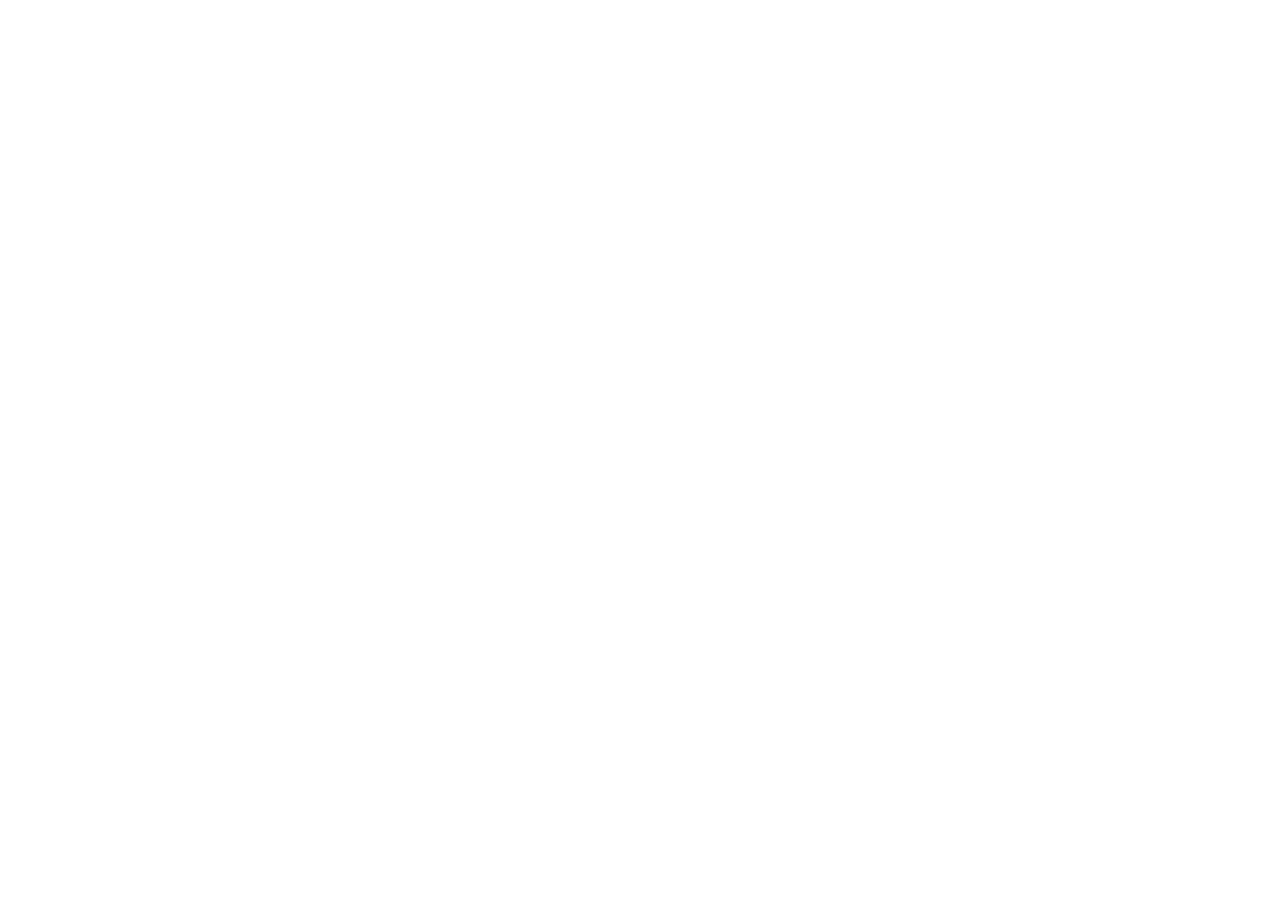
==== index.html @ aea6e6cf "add files" ====
<!DOCTYPE html>
<html lang="en-US">

  <head>
    <!-- Required meta tags -->
    <meta charset="utf-8">
    <meta name="viewport" content="width=device-width, initial-scale=1, shrink-to-fit=no">
    
    <!-- Bootstrap 4.3.1 CSS stylesheet -->
    <link rel="stylesheet" href="https://stackpath.bootstrapcdn.com/bootstrap/4.3.1/css/bootstrap.min.css" integrity="sha384-ggOyR0iXCbMQv3Xipma34MD+dH/1fQ784/j6cY/iJTQUOhcWr7x9JvoRxT2MZw1T" crossorigin="anonymous">

    <link rel="stylesheet" href="style.css">

    <!-- Insert Title here -->
    <title>WeatherPy</title>
  </head>

  <body>





    <!-- Optional JavaScript -->
    <!-- jQuery first, then Popper.js, then Bootstrap JS -->
    <script src="https://code.jquery.com/jquery-3.3.1.slim.min.js" integrity="sha384-q8i/X+965DzO0rT7abK41JStQIAqVgRVzpbzo5smXKp4YfRvH+8abtTE1Pi6jizo" crossorigin="anonymous"></script>
    <script src="https://cdnjs.cloudflare.com/ajax/libs/popper.js/1.14.7/umd/popper.min.js" integrity="sha384-UO2eT0CpHqdSJQ6hJty5KVphtPhzWj9WO1clHTMGa3JDZwrnQq4sF86dIHNDz0W1" crossorigin="anonymous"></script>
    <script src="https://stackpath.bootstrapcdn.com/bootstrap/4.3.1/js/bootstrap.min.js" integrity="sha384-JjSmVgyd0p3pXB1rRibZUAYoIIy6OrQ6VrjIEaFf/nJGzIxFDsf4x0xIM+B07jRM" crossorigin="anonymous"></script>
  </body>
</html>
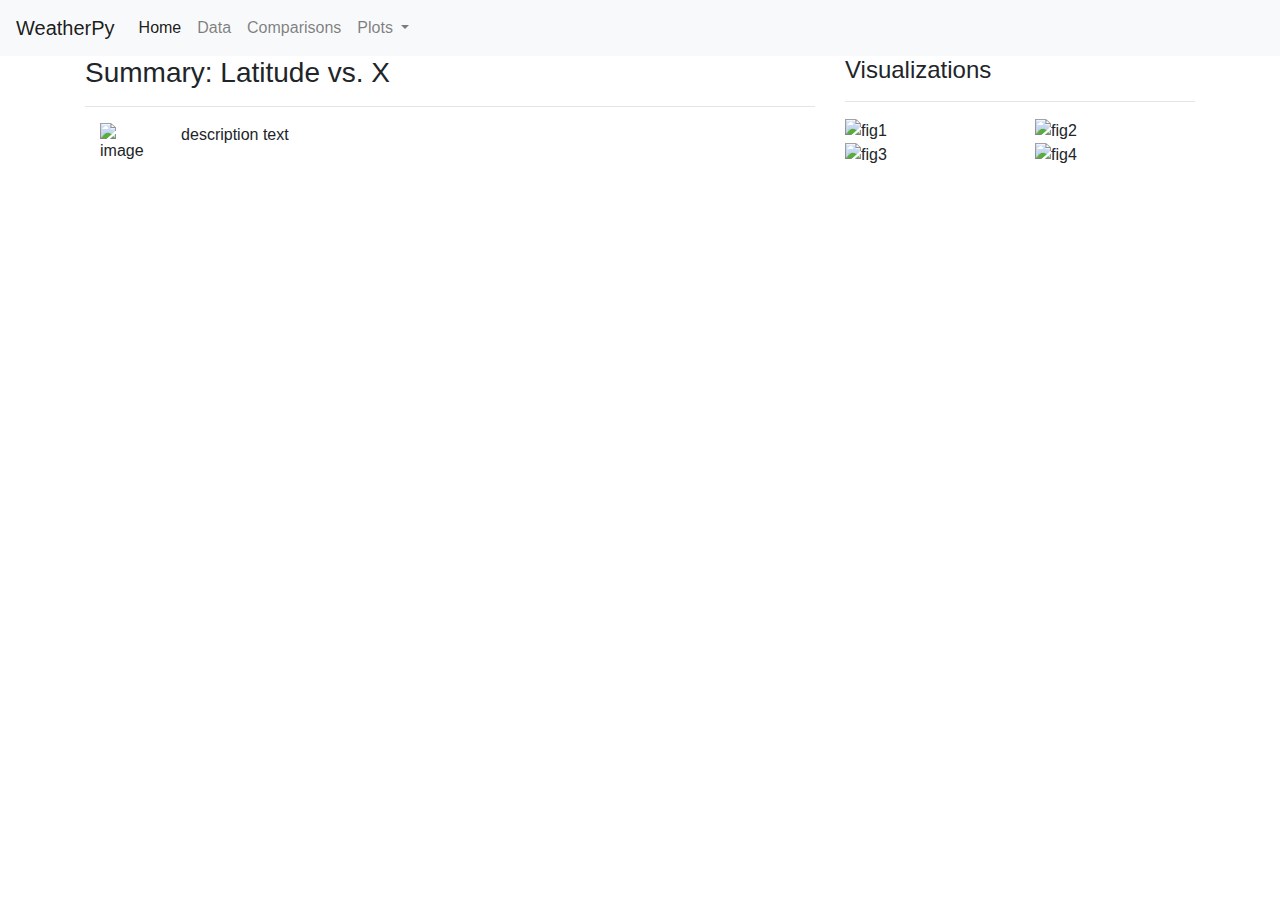
==== commit 29bbe4b6: "update files" ====
--- a/index.html
+++ b/index.html
@@ -16,6 +16,100 @@
   </head>
 
   <body>
+    <!-- Insert Navbar -->
+    <nav class="navbar navbar-expand-lg navbar-light bg-light">
+      <!-- add navbar content here -->
+        <a class="navbar-brand" href="#">WeatherPy</a>
+        <button class="navbar-toggler" type="button" data-toggle="collapse" data-target="#navbarNavDropdown" aria-controls="navbarNavDropdown" aria-expanded="false" aria-label="Toggle navigation">
+          <span class="navbar-toggler-icon"></span>
+        </button>
+        <div class="collapse navbar-collapse" id="navbarNavDropdown">
+          <!-- Links -->
+          <ul class="navbar-nav">
+            <li class="nav-item active">
+              <a class="nav-link" href="#">Home <span class="sr-only">(current)</span></a>
+            </li>
+            <li class="nav-item">
+              <a class="nav-link" href="#">Data</a>
+            </li>
+            <li class="nav-item">
+              <a class="nav-link" href="#">Comparisons</a>
+            </li>
+            <li class="nav-item dropdown">
+              <a class="nav-link dropdown-toggle" href="#" id="navbarDropdownMenuLink" role="button" data-toggle="dropdown" aria-haspopup="true" aria-expanded="false">Plots
+              </a>
+              <div class="dropdown-menu" aria-labelledby="navbarDropdownMenuLink">
+                <a class="dropdown-item" href="#">Max Temperature</a>
+                <a class="dropdown-item" href="#">Humidity</a>
+                <a class="dropdown-item" href="#">Cloudiness</a>
+                <a class="dropdown-item" href="#">Wind Speed</a>
+              </div>
+            </li>
+          </ul>
+        </div>
+    </nav>
+
+    <!-- Insert Containers to place plots -->
+  <div class="container">
+    <div class="row">
+      <div class="col-md-8">
+        <h3>Summary: Latitude vs. X</h3>
+        <!-- insert horizontal line -->
+        <hr>
+
+        <div class="col-md-4">
+          <div class="row">
+            <div class="col-md-4">
+              <!-- insert pic -->
+              <img src="" alt="image">
+            </div>
+
+            <div class="col-md-8">
+              <!-- insert text -->
+              <p>description text</p>            
+            </div>
+          </div>
+        </div>
+      </div>
+
+        <!-- Visualization part -->
+        <div class="col-md-4">
+          <h4>Visualizations</h4>
+          <!-- insert horizontal line -->
+          <hr>
+
+          <!-- insert 2x2 small pics -->
+          <div class="row">
+            <div class="col-md-6">
+              <!-- insert pic 1R-1/2 -->
+              <img src="" alt="fig1">
+            </div>
+
+            <div class="col-md-6">
+              <!-- insert pic 1R-2/2 -->
+              <img src="" alt="fig2">
+            </div>
+          </div>  <!--close row-->
+
+          <div class="row">
+            <div class="col-md-6">
+              <!-- insert pic 2R-1/2 -->
+              <img src="" alt="fig3">
+            </div>
+
+            <div class="col-md-6">
+              <!-- insert pic 2R-2/2 -->
+              <img src="" alt="fig4">
+            </div>
+          </div>  <!--close row-->
+
+        </div>
+      </div>
+    </div>
+
+
+
+
 
 
 
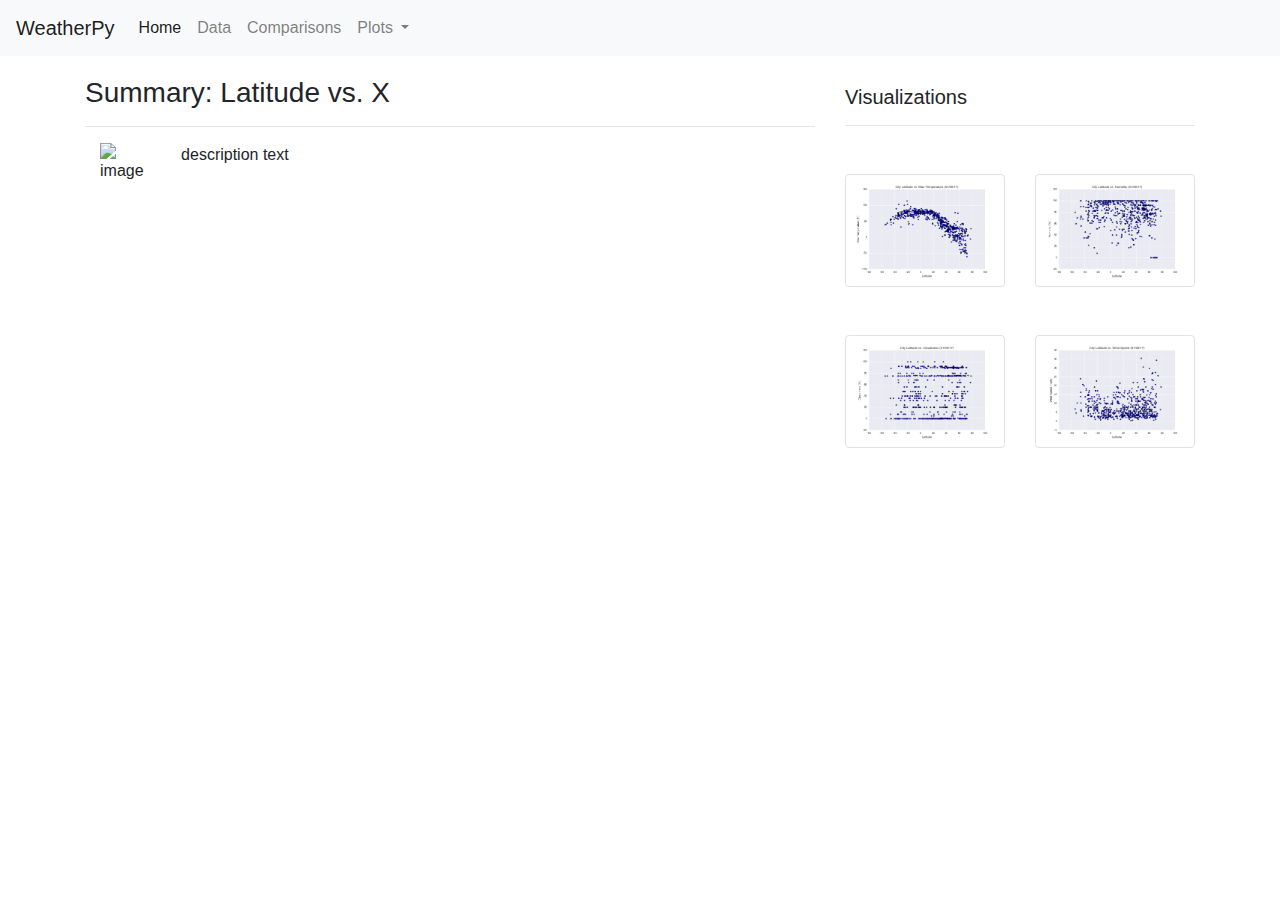
==== commit aed90fbc: "update file" ====
--- a/index.html
+++ b/index.html
@@ -19,7 +19,7 @@
     <!-- Insert Navbar -->
     <nav class="navbar navbar-expand-lg navbar-light bg-light">
       <!-- add navbar content here -->
-        <a class="navbar-brand" href="#">WeatherPy</a>
+        <a class="navbar-brand" href="index.html">WeatherPy</a>
         <button class="navbar-toggler" type="button" data-toggle="collapse" data-target="#navbarNavDropdown" aria-controls="navbarNavDropdown" aria-expanded="false" aria-label="Toggle navigation">
           <span class="navbar-toggler-icon"></span>
         </button>
@@ -27,22 +27,22 @@
           <!-- Links -->
           <ul class="navbar-nav">
             <li class="nav-item active">
-              <a class="nav-link" href="#">Home <span class="sr-only">(current)</span></a>
+              <a class="nav-link" href="index.html">Home <span class="sr-only">(current)</span></a>
             </li>
             <li class="nav-item">
-              <a class="nav-link" href="#">Data</a>
+              <a class="nav-link" href="data.html">Data</a>
             </li>
             <li class="nav-item">
-              <a class="nav-link" href="#">Comparisons</a>
+              <a class="nav-link" href="comparison.html">Comparisons</a>
             </li>
             <li class="nav-item dropdown">
               <a class="nav-link dropdown-toggle" href="#" id="navbarDropdownMenuLink" role="button" data-toggle="dropdown" aria-haspopup="true" aria-expanded="false">Plots
               </a>
               <div class="dropdown-menu" aria-labelledby="navbarDropdownMenuLink">
-                <a class="dropdown-item" href="#">Max Temperature</a>
-                <a class="dropdown-item" href="#">Humidity</a>
-                <a class="dropdown-item" href="#">Cloudiness</a>
-                <a class="dropdown-item" href="#">Wind Speed</a>
+                <a class="dropdown-item" href="max_temp.html">Max Temperature</a>
+                <a class="dropdown-item" href="humidity.html">Humidity</a>
+                <a class="dropdown-item" href="cloudiness.html">Cloudiness</a>
+                <a class="dropdown-item" href="wind_speed.html">Wind Speed</a>
               </div>
             </li>
           </ul>
@@ -74,42 +74,39 @@
 
         <!-- Visualization part -->
         <div class="col-md-4">
-          <h4>Visualizations</h4>
+          <div class="vis-sum">
+            <h5>Visualizations</h5>
+          </div>
           <!-- insert horizontal line -->
           <hr>
 
           <!-- insert 2x2 small pics -->
-          <div class="row">
-            <div class="col-md-6">
+          <div class="row mt-5">
+            <div class="col-4 col-md-6">
               <!-- insert pic 1R-1/2 -->
-              <img src="" alt="fig1">
+              <a href="max_temp.html"><img src="assets/images/Fig1.png" class="img-fluid img-thumbnail" alt="Latitude vs Temperature" title="Latitude vs Temperature"></a>
             </div>
 
-            <div class="col-md-6">
+            <div class="col-4 col-md-6">
               <!-- insert pic 1R-2/2 -->
-              <img src="" alt="fig2">
+              <a href="humidity.html"><img src="assets/images/Fig2.png" class="img-fluid img-thumbnail" alt="Latitude vs Humidity" title="Latitude vs Humidity"></a>
             </div>
           </div>  <!--close row-->
 
-          <div class="row">
-            <div class="col-md-6">
+          <div class="row mt-5">
+            <div class="col-4 col-md-6">
               <!-- insert pic 2R-1/2 -->
-              <img src="" alt="fig3">
+              <a href="cloudiness.html"><img src="assets/images/Fig3.png" class="img-fluid img-thumbnail" alt="Latitude vs Cloudiness" title="Latitude vs Cloudiness"></a>
             </div>
 
-            <div class="col-md-6">
+            <div class="col-4 col-md-6">
               <!-- insert pic 2R-2/2 -->
-              <img src="" alt="fig4">
+              <a href="wind_speed.html"><img src="assets/images/Fig4.png" class="img-fluid img-thumbnail" alt="Latitude vs Wind Speed" title="Latitude vs Wind Speed"></a>
             </div>
           </div>  <!--close row-->
-
         </div>
       </div>
     </div>
-
-
-
-
 
 
 
--- a/style.css
+++ b/style.css
@@ -0,0 +1,8 @@
+.navbar {
+  margin-bottom: 20px;
+}
+
+.vis-sum {
+  padding-top: 8.5px;
+}
+
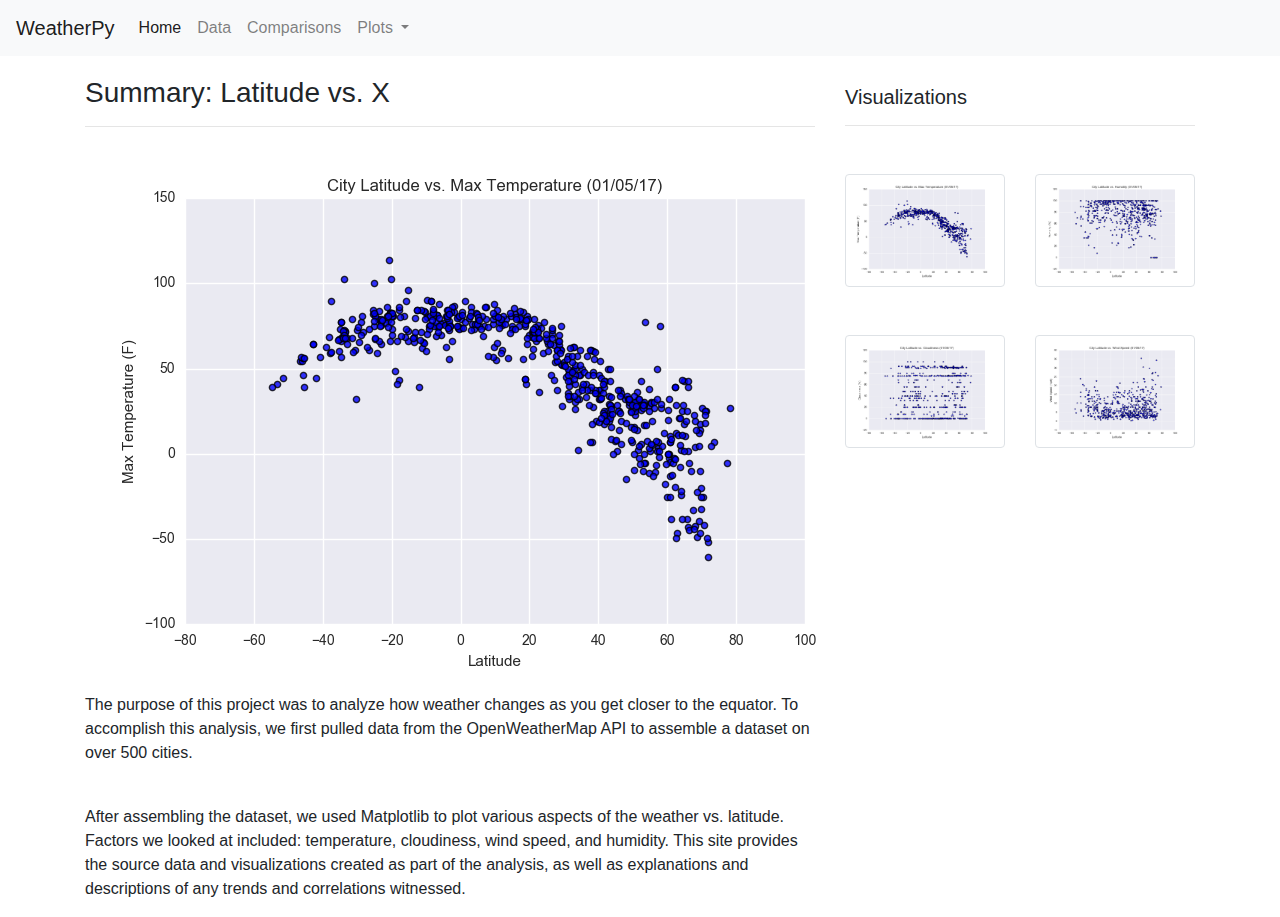
==== commit 856e65ae: "update file" ====
--- a/index.html
+++ b/index.html
@@ -57,56 +57,46 @@
         <!-- insert horizontal line -->
         <hr>
 
-        <div class="col-md-4">
-          <div class="row">
-            <div class="col-md-4">
-              <!-- insert pic -->
-              <img src="" alt="image">
-            </div>
-
-            <div class="col-md-8">
-              <!-- insert text -->
-              <p>description text</p>            
-            </div>
-          </div>
-        </div>
+        <!-- insert picture and text -->
+        <p><img class="img-in-text" src="assets/images/Fig1.png" alt="Latitude vs Temperature">The purpose of this project was to analyze how weather changes as you get closer to the equator. To accomplish this analysis, we first pulled data from the OpenWeatherMap API to assemble a dataset on over 500 cities. </p></br>
+        <p>After assembling the dataset, we used Matplotlib to plot various aspects of the weather vs. latitude. Factors we looked at included: temperature, cloudiness, wind speed, and humidity. This site provides the source data and visualizations created as part of the analysis, as well as explanations and descriptions of any trends and correlations witnessed.</p>
       </div>
 
-        <!-- Visualization part -->
-        <div class="col-md-4">
-          <div class="vis-sum">
-            <h5>Visualizations</h5>
+      <!-- Visualization part -->
+      <div class="col-md-4">
+        <div class="vis-sum">
+          <h5>Visualizations</h5>
+        </div>
+        <!-- insert horizontal line -->
+        <hr>
+
+        <!-- insert 2x2 small pics -->
+        <div class="row mt-5">
+          <div class="col-4 col-md-6">
+            <!-- insert pic 1R-1/2 -->
+            <a href="max_temp.html"><img src="assets/images/Fig1.png" class="img-fluid img-thumbnail" alt="Latitude vs Temperature" title="Latitude vs Temperature"></a>
           </div>
-          <!-- insert horizontal line -->
-          <hr>
 
-          <!-- insert 2x2 small pics -->
-          <div class="row mt-5">
-            <div class="col-4 col-md-6">
-              <!-- insert pic 1R-1/2 -->
-              <a href="max_temp.html"><img src="assets/images/Fig1.png" class="img-fluid img-thumbnail" alt="Latitude vs Temperature" title="Latitude vs Temperature"></a>
-            </div>
+          <div class="col-4 col-md-6">
+            <!-- insert pic 1R-2/2 -->
+            <a href="humidity.html"><img src="assets/images/Fig2.png" class="img-fluid img-thumbnail" alt="Latitude vs Humidity" title="Latitude vs Humidity"></a>
+          </div>
+        </div>  <!--close row-->
 
-            <div class="col-4 col-md-6">
-              <!-- insert pic 1R-2/2 -->
-              <a href="humidity.html"><img src="assets/images/Fig2.png" class="img-fluid img-thumbnail" alt="Latitude vs Humidity" title="Latitude vs Humidity"></a>
-            </div>
-          </div>  <!--close row-->
+        <div class="row mt-5">
+          <div class="col-4 col-md-6">
+            <!-- insert pic 2R-1/2 -->
+            <a href="cloudiness.html"><img src="assets/images/Fig3.png" class="img-fluid img-thumbnail" alt="Latitude vs Cloudiness" title="Latitude vs Cloudiness"></a>
+          </div>
 
-          <div class="row mt-5">
-            <div class="col-4 col-md-6">
-              <!-- insert pic 2R-1/2 -->
-              <a href="cloudiness.html"><img src="assets/images/Fig3.png" class="img-fluid img-thumbnail" alt="Latitude vs Cloudiness" title="Latitude vs Cloudiness"></a>
-            </div>
-
-            <div class="col-4 col-md-6">
-              <!-- insert pic 2R-2/2 -->
-              <a href="wind_speed.html"><img src="assets/images/Fig4.png" class="img-fluid img-thumbnail" alt="Latitude vs Wind Speed" title="Latitude vs Wind Speed"></a>
-            </div>
-          </div>  <!--close row-->
-        </div>
+          <div class="col-4 col-md-6">
+            <!-- insert pic 2R-2/2 -->
+            <a href="wind_speed.html"><img src="assets/images/Fig4.png" class="img-fluid img-thumbnail" alt="Latitude vs Wind Speed" title="Latitude vs Wind Speed"></a>
+          </div>
+        </div>  <!--close row-->
       </div>
     </div>
+  </div>
 
 
 
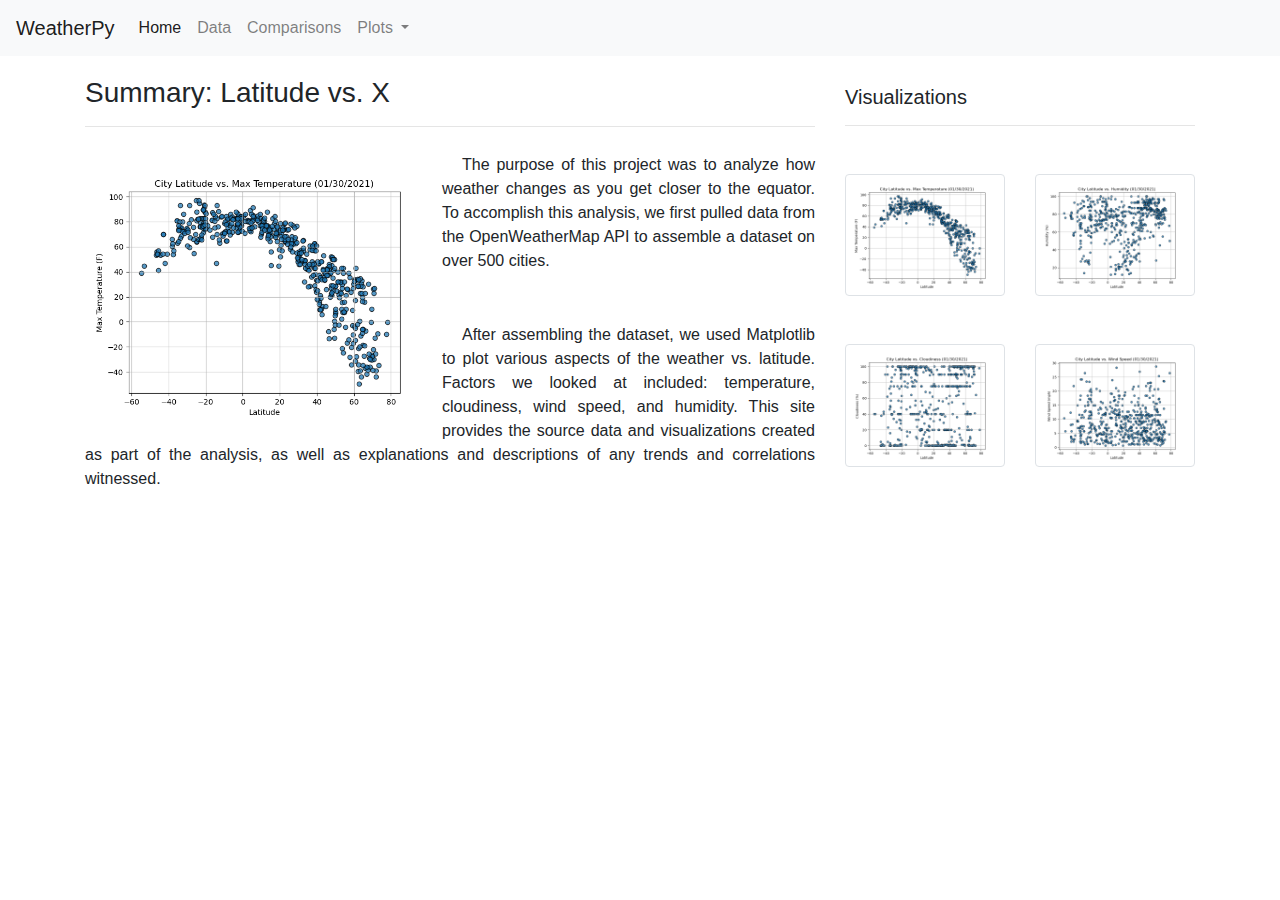
==== commit ada45aaf: "update file" ====
--- a/index.html
+++ b/index.html
@@ -58,7 +58,7 @@
         <hr>
 
         <!-- insert picture and text -->
-        <p><img class="img-in-text" src="assets/images/Fig1.png" alt="Latitude vs Temperature">The purpose of this project was to analyze how weather changes as you get closer to the equator. To accomplish this analysis, we first pulled data from the OpenWeatherMap API to assemble a dataset on over 500 cities. </p></br>
+        <p><img class="img-in-text" src="assets/images/MaxTempLat.png" alt="Latitude vs Temperature">The purpose of this project was to analyze how weather changes as you get closer to the equator. To accomplish this analysis, we first pulled data from the OpenWeatherMap API to assemble a dataset on over 500 cities. </p></br>
         <p>After assembling the dataset, we used Matplotlib to plot various aspects of the weather vs. latitude. Factors we looked at included: temperature, cloudiness, wind speed, and humidity. This site provides the source data and visualizations created as part of the analysis, as well as explanations and descriptions of any trends and correlations witnessed.</p>
       </div>
 
@@ -74,24 +74,24 @@
         <div class="row mt-5">
           <div class="col-4 col-md-6">
             <!-- insert pic 1R-1/2 -->
-            <a href="max_temp.html"><img src="assets/images/Fig1.png" class="img-fluid img-thumbnail" alt="Latitude vs Temperature" title="Latitude vs Temperature"></a>
+            <a href="max_temp.html"><img src="assets/images/MaxTempLat.png" class="img-fluid img-thumbnail" alt="Latitude vs Temperature" title="Latitude vs Temperature"></a>
           </div>
 
           <div class="col-4 col-md-6">
             <!-- insert pic 1R-2/2 -->
-            <a href="humidity.html"><img src="assets/images/Fig2.png" class="img-fluid img-thumbnail" alt="Latitude vs Humidity" title="Latitude vs Humidity"></a>
+            <a href="humidity.html"><img src="assets/images/HumidLat.png" class="img-fluid img-thumbnail" alt="Latitude vs Humidity" title="Latitude vs Humidity"></a>
           </div>
         </div>  <!--close row-->
 
         <div class="row mt-5">
           <div class="col-4 col-md-6">
             <!-- insert pic 2R-1/2 -->
-            <a href="cloudiness.html"><img src="assets/images/Fig3.png" class="img-fluid img-thumbnail" alt="Latitude vs Cloudiness" title="Latitude vs Cloudiness"></a>
+            <a href="cloudiness.html"><img src="assets/images/CloudsLat.png" class="img-fluid img-thumbnail" alt="Latitude vs Cloudiness" title="Latitude vs Cloudiness"></a>
           </div>
 
           <div class="col-4 col-md-6">
             <!-- insert pic 2R-2/2 -->
-            <a href="wind_speed.html"><img src="assets/images/Fig4.png" class="img-fluid img-thumbnail" alt="Latitude vs Wind Speed" title="Latitude vs Wind Speed"></a>
+            <a href="wind_speed.html"><img src="assets/images/WindLat.png" class="img-fluid img-thumbnail" alt="Latitude vs Wind Speed" title="Latitude vs Wind Speed"></a>
           </div>
         </div>  <!--close row-->
       </div>
--- a/style.css
+++ b/style.css
@@ -1,8 +1,31 @@
 .navbar {
   margin-bottom: 20px;
+}
+
+p {
+  text-align: justify;
+  padding-top: 10px;
+  text-indent: 20px;
+}
+
+.img-in-text {
+  float: left;
+  margin: 7px 7px 7px 0;
+  width: 350px;
 }
 
 .vis-sum {
   padding-top: 8.5px;
 }
 
+/* add style to the Data table */
+table {
+  margin-top: 20px;
+  margin-bottom: 50px;    
+}
+
+td, th {
+  padding: 10px;
+  text-align: center;
+}
+
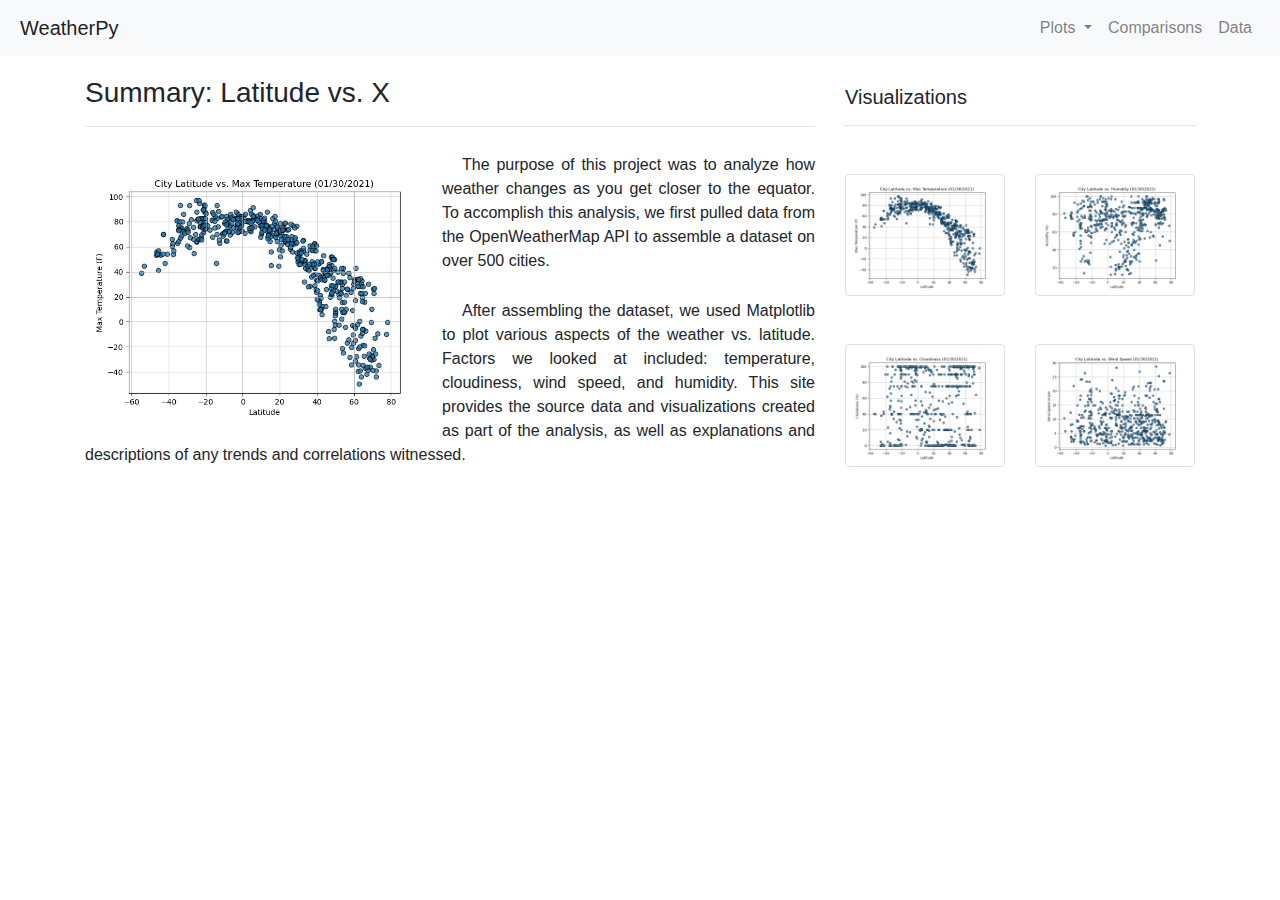
==== commit 9bc9b703: "update files" ====
--- a/index.html
+++ b/index.html
@@ -25,16 +25,7 @@
         </button>
         <div class="collapse navbar-collapse" id="navbarNavDropdown">
           <!-- Links -->
-          <ul class="navbar-nav">
-            <li class="nav-item active">
-              <a class="nav-link" href="index.html">Home <span class="sr-only">(current)</span></a>
-            </li>
-            <li class="nav-item">
-              <a class="nav-link" href="data.html">Data</a>
-            </li>
-            <li class="nav-item">
-              <a class="nav-link" href="comparison.html">Comparisons</a>
-            </li>
+          <ul class="navbar-nav ml-auto">
             <li class="nav-item dropdown">
               <a class="nav-link dropdown-toggle" href="#" id="navbarDropdownMenuLink" role="button" data-toggle="dropdown" aria-haspopup="true" aria-expanded="false">Plots
               </a>
@@ -45,9 +36,16 @@
                 <a class="dropdown-item" href="wind_speed.html">Wind Speed</a>
               </div>
             </li>
+            <li class="nav-item">
+              <a class="nav-link" href="comparison.html">Comparisons</a>
+            </li>
+            <li class="nav-item">
+              <a class="nav-link" href="data.html">Data</a>
+            </li>
           </ul>
         </div>
     </nav>
+    
 
     <!-- Insert Containers to place plots -->
   <div class="container">
@@ -58,7 +56,7 @@
         <hr>
 
         <!-- insert picture and text -->
-        <p><img class="img-in-text" src="assets/images/MaxTempLat.png" alt="Latitude vs Temperature">The purpose of this project was to analyze how weather changes as you get closer to the equator. To accomplish this analysis, we first pulled data from the OpenWeatherMap API to assemble a dataset on over 500 cities. </p></br>
+        <p><img class="img-in-text" src="assets/images/MaxTempLat.png" alt="Latitude vs Temperature">The purpose of this project was to analyze how weather changes as you get closer to the equator. To accomplish this analysis, we first pulled data from the OpenWeatherMap API to assemble a dataset on over 500 cities. </p>
         <p>After assembling the dataset, we used Matplotlib to plot various aspects of the weather vs. latitude. Factors we looked at included: temperature, cloudiness, wind speed, and humidity. This site provides the source data and visualizations created as part of the analysis, as well as explanations and descriptions of any trends and correlations witnessed.</p>
       </div>
 
--- a/style.css
+++ b/style.css
@@ -1,5 +1,7 @@
 .navbar {
   margin-bottom: 20px;
+  padding-left: 20px;
+  padding-right: 20px;
 }
 
 p {
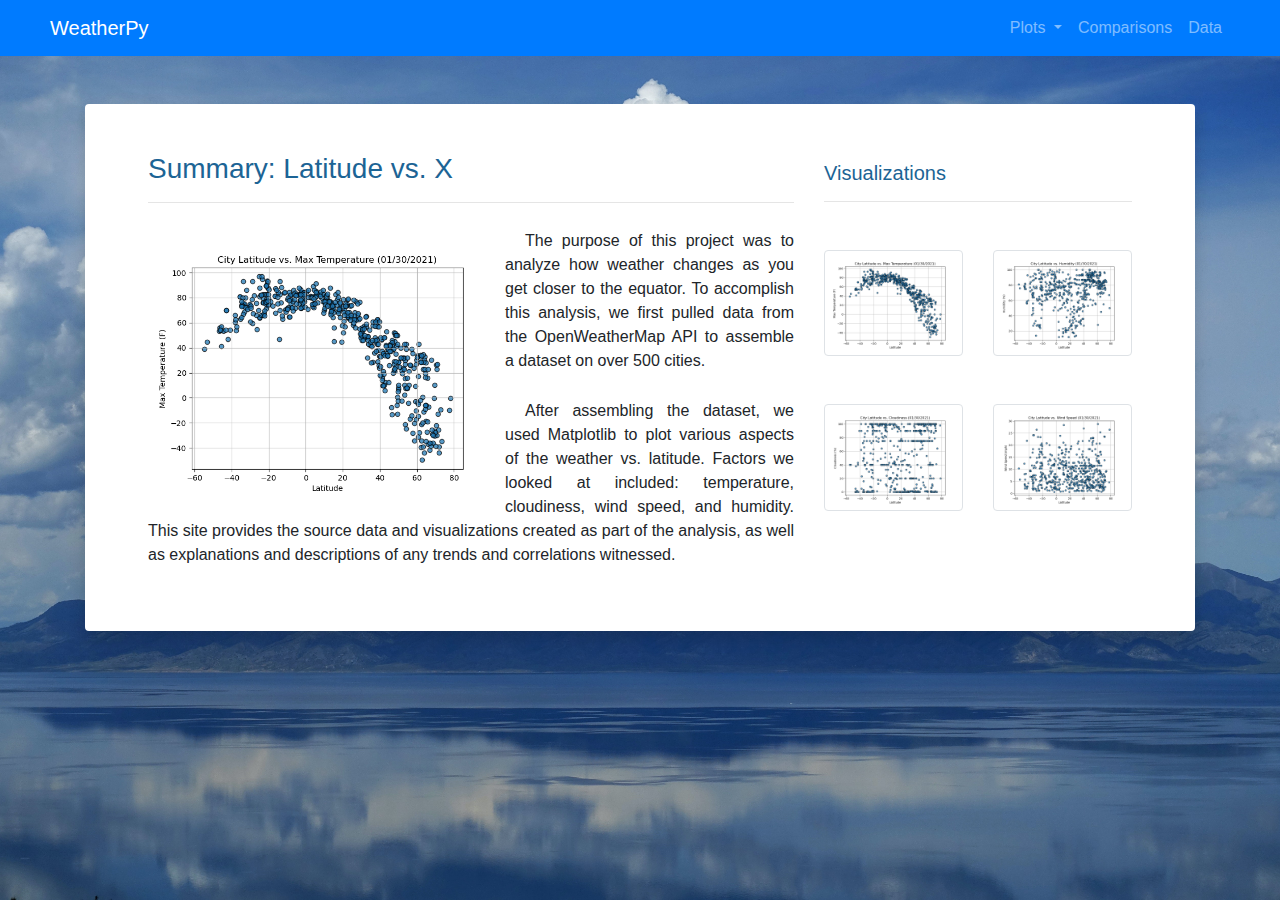
==== commit 745ddb84: "update files" ====
--- a/index.html
+++ b/index.html
@@ -17,7 +17,7 @@
 
   <body>
     <!-- Insert Navbar -->
-    <nav class="navbar navbar-expand-lg navbar-light bg-light">
+    <nav class="navbar navbar-expand-lg navbar navbar-dark bg-primary"> 
       <!-- add navbar content here -->
         <a class="navbar-brand" href="index.html">WeatherPy</a>
         <button class="navbar-toggler" type="button" data-toggle="collapse" data-target="#navbarNavDropdown" aria-controls="navbarNavDropdown" aria-expanded="false" aria-label="Toggle navigation">
@@ -46,58 +46,60 @@
         </div>
     </nav>
     
+    <div class="container">
+      <div class="card border-0 shadow my-5">
+        <div class="card-body p-5">
+          <!-- Insert Containers to place plots -->
+          <div class="container">
+            <div class="row">
+              <div class="col-md-8">
+                <h3>Summary: Latitude vs. X</h3>
+                <!-- insert horizontal line -->
+                <hr>
 
-    <!-- Insert Containers to place plots -->
-  <div class="container">
-    <div class="row">
-      <div class="col-md-8">
-        <h3>Summary: Latitude vs. X</h3>
-        <!-- insert horizontal line -->
-        <hr>
+                <!-- insert picture and text -->
+                <p><img class="img-in-text" src="assets/images/MaxTempLat.png" alt="Latitude vs Temperature">The purpose of this project was to analyze how weather changes as you get closer to the equator. To accomplish this analysis, we first pulled data from the OpenWeatherMap API to assemble a dataset on over 500 cities. </p>
+                <p>After assembling the dataset, we used Matplotlib to plot various aspects of the weather vs. latitude. Factors we looked at included: temperature, cloudiness, wind speed, and humidity. This site provides the source data and visualizations created as part of the analysis, as well as explanations and descriptions of any trends and correlations witnessed.</p>
+              </div>
 
-        <!-- insert picture and text -->
-        <p><img class="img-in-text" src="assets/images/MaxTempLat.png" alt="Latitude vs Temperature">The purpose of this project was to analyze how weather changes as you get closer to the equator. To accomplish this analysis, we first pulled data from the OpenWeatherMap API to assemble a dataset on over 500 cities. </p>
-        <p>After assembling the dataset, we used Matplotlib to plot various aspects of the weather vs. latitude. Factors we looked at included: temperature, cloudiness, wind speed, and humidity. This site provides the source data and visualizations created as part of the analysis, as well as explanations and descriptions of any trends and correlations witnessed.</p>
-      </div>
+              <!-- Visualization part -->
+              <div class="col-md-4">
+                <div class="vis-sum">
+                  <h5>Visualizations</h5>
+                </div>
+                <!-- insert horizontal line -->
+                <hr>
 
-      <!-- Visualization part -->
-      <div class="col-md-4">
-        <div class="vis-sum">
-          <h5>Visualizations</h5>
+                <!-- insert 2x2 small pics -->
+                <div class="row mt-5">
+                  <div class="col-4 col-md-6">
+                    <!-- insert pic 1R-1/2 -->
+                    <a href="max_temp.html"><img src="assets/images/MaxTempLat.png" class="img-fluid img-thumbnail" alt="Latitude vs Temperature" title="Latitude vs Temperature"></a>
+                  </div>
+
+                  <div class="col-4 col-md-6">
+                    <!-- insert pic 1R-2/2 -->
+                    <a href="humidity.html"><img src="assets/images/HumidLat.png" class="img-fluid img-thumbnail" alt="Latitude vs Humidity" title="Latitude vs Humidity"></a>
+                  </div>
+                </div> 
+
+                <div class="row mt-5">
+                  <div class="col-4 col-md-6">
+                    <!-- insert pic 2R-1/2 -->
+                    <a href="cloudiness.html"><img src="assets/images/CloudsLat.png" class="img-fluid img-thumbnail" alt="Latitude vs Cloudiness" title="Latitude vs Cloudiness"></a>
+                  </div>
+
+                  <div class="col-4 col-md-6">
+                    <!-- insert pic 2R-2/2 -->
+                    <a href="wind_speed.html"><img src="assets/images/WindLat.png" class="img-fluid img-thumbnail" alt="Latitude vs Wind Speed" title="Latitude vs Wind Speed"></a>
+                  </div>
+                </div>
+              </div>
+            </div>
+          </div>
         </div>
-        <!-- insert horizontal line -->
-        <hr>
-
-        <!-- insert 2x2 small pics -->
-        <div class="row mt-5">
-          <div class="col-4 col-md-6">
-            <!-- insert pic 1R-1/2 -->
-            <a href="max_temp.html"><img src="assets/images/MaxTempLat.png" class="img-fluid img-thumbnail" alt="Latitude vs Temperature" title="Latitude vs Temperature"></a>
-          </div>
-
-          <div class="col-4 col-md-6">
-            <!-- insert pic 1R-2/2 -->
-            <a href="humidity.html"><img src="assets/images/HumidLat.png" class="img-fluid img-thumbnail" alt="Latitude vs Humidity" title="Latitude vs Humidity"></a>
-          </div>
-        </div>  <!--close row-->
-
-        <div class="row mt-5">
-          <div class="col-4 col-md-6">
-            <!-- insert pic 2R-1/2 -->
-            <a href="cloudiness.html"><img src="assets/images/CloudsLat.png" class="img-fluid img-thumbnail" alt="Latitude vs Cloudiness" title="Latitude vs Cloudiness"></a>
-          </div>
-
-          <div class="col-4 col-md-6">
-            <!-- insert pic 2R-2/2 -->
-            <a href="wind_speed.html"><img src="assets/images/WindLat.png" class="img-fluid img-thumbnail" alt="Latitude vs Wind Speed" title="Latitude vs Wind Speed"></a>
-          </div>
-        </div>  <!--close row-->
       </div>
     </div>
-  </div>
-
-
-
 
 
     <!-- Optional JavaScript -->
--- a/style.css
+++ b/style.css
@@ -1,9 +1,32 @@
+/* set a background image */
+body {
+  background: url('assets/images/bg-img-unsplash.jpg') no-repeat center center fixed;
+  -webkit-background-size: cover;
+  -moz-background-size: cover;
+  background-size: cover;
+  -o-background-size: cover;
+}
+
+/* change the color of active or hovered links */
+.navbar-dark .nav-item.active .nav-link,
+.navbar-dark .nav-item:focus .nav-link,
+.navbar-dark .nav-item:hover .nav-link {
+  color:white;
+  background:cornflowerblue;
+}
+
 .navbar {
   margin-bottom: 20px;
-  padding-left: 20px;
-  padding-right: 20px;
+  padding-left: 50px;
+  padding-right: 50px;
 }
 
+/* change color of headings */
+h3, h5 {
+  color:rgb(28,100,149);
+} 
+
+/* add style to text */
 p {
   text-align: justify;
   padding-top: 10px;
@@ -14,6 +37,11 @@
   float: left;
   margin: 7px 7px 7px 0;
   width: 350px;
+}
+
+/* add hover style over picture preview */
+a:hover img {
+  border: 1px solid;
 }
 
 .vis-sum {
